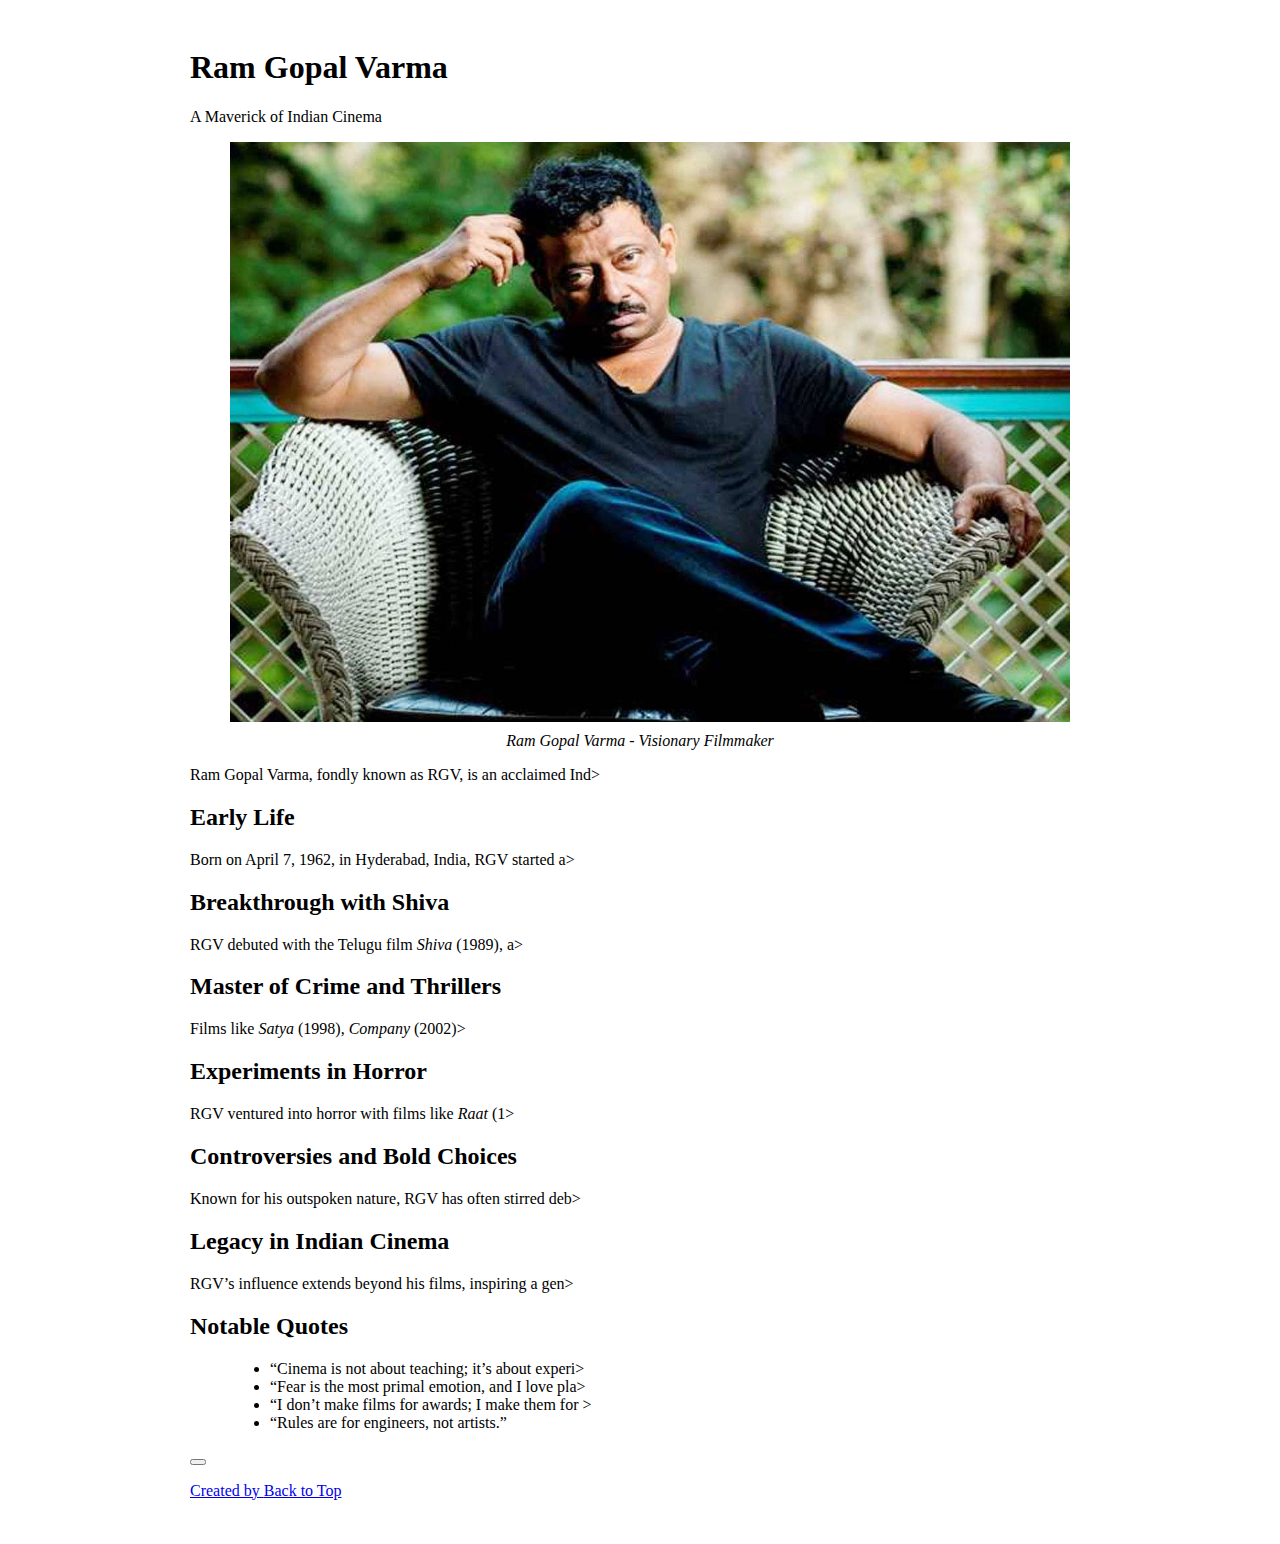
==== level-2/Task-1 Calculator/Task-2 Tribute Page/index.html @ 65f54805 "Update index.html" ====
<!DOCTYPE html>
<html lang="en">
<head>
    <meta charset="UTF-8">
    <meta name="viewport" content="width=device-width, initial-scale=1.0">
    <title>Tribute to Ram Gopal Varma</title>
    <style>
        /* General styling for the main container */
        .main-container {
            max-width: 900px;
            margin: 0 auto;
            padding: 20px;
        }

        /* Center the image */
        .image-box {
            text-align: center; /* Centers the image horizontally */
        }
        .profile-pic {
            display: block;
            margin: 0 auto; /* Ensures the image is centered */
            width: 840px;
            height: 580px;
        }
        figcaption {
            font-style: italic;
            margin-top: 10px;
        }

        /* Justify text in the bio-content section */
        .bio-content p, .career-highlights p {
            text-align: justify; /* Justifies the text to both left and righ>
        }

        /* Additional styling for readability */
        .title-bar {
            text-align: center;
            padding: 20px 0;
        }
        .career-highlights h2 {
            margin-top: 20px;
        }
        .info-link {
            text-align: center;
            margin: 20px 0;
        }
        .learn-more a {
            text-decoration: none;
            color: white;
            background-color: #007BFF;
            padding: 10px 20px;
            border-radius: 5px;
        }
        .page-footer {
            text-align: center;
            padding: 20px 0;
            border-top: 1px solid #ccc;
        }
    </style>
</head>
<body>
    <div class="main-container">
        <!-- Header Section -->
        <header class="title-bar" id="page-top">
            <h1>Ram Gopal Varma</h1>
            <p>A Maverick of Indian Cinema</p>
        </header>

        <!-- Image Section -->
        <section class="image-box">
            <figure>
                <img src="rgv.jpeg"
                     alt="Ram Gopal Varma"
                     width="640"
                     height="480"
                     class="profile-pic">
                <figcaption>Ram Gopal Varma - Visionary Filmmaker</figcaptio>
            </figure>
        </section>

        <!-- Biography Section -->
        <main class="bio-content">
            <article class="overview">
                <p>Ram Gopal Varma, fondly known as RGV, is an acclaimed Ind>
            </article>

            <section class="career-highlights">
                <h2>Early Life</h2>
                <p>Born on April 7, 1962, in Hyderabad, India, RGV started a>

                <h2>Breakthrough with Shiva</h2>
                <p>RGV debuted with the Telugu film <em>Shiva</em> (1989), a>

                <h2>Master of Crime and Thrillers</h2>
                <p>Films like <em>Satya</em> (1998), <em>Company</em> (2002)>

                <h2>Experiments in Horror</h2>
                <p>RGV ventured into horror with films like <em>Raat</em> (1>

                <h2>Controversies and Bold Choices</h2>
                <p>Known for his outspoken nature, RGV has often stirred deb>

                <h2>Legacy in Indian Cinema</h2>
                <p>RGV’s influence extends beyond his films, inspiring a gen>

                <h2>Notable Quotes</h2>
                <blockquote>
                    <ul>
                        <li>“Cinema is not about teaching; it’s about experi>
                        <li>“Fear is the most primal emotion, and I love pla>
                        <li>“I don’t make films for awards; I make them for >
                        <li>“Rules are for engineers, not artists.”</li>
                    </ul>
                </blockquote>
            </section>

            <!-- External Link -->
            <div class="info-link">
                <button class="learn-more">
                    <a href="https://en.wikipedia.org/wiki/Ram_Gopal_Varma" >
                </button>
            </div>
        </main>

        <!-- Footer Section -->
        <footer class="page-footer">
            <p>Created by <a href="https://www.linkedin.com/in/kambhampati-s>
               | <a href="#page-top" class="top-link">Back to Top</a></p>
        </footer>
    </div>
</body>
</html>
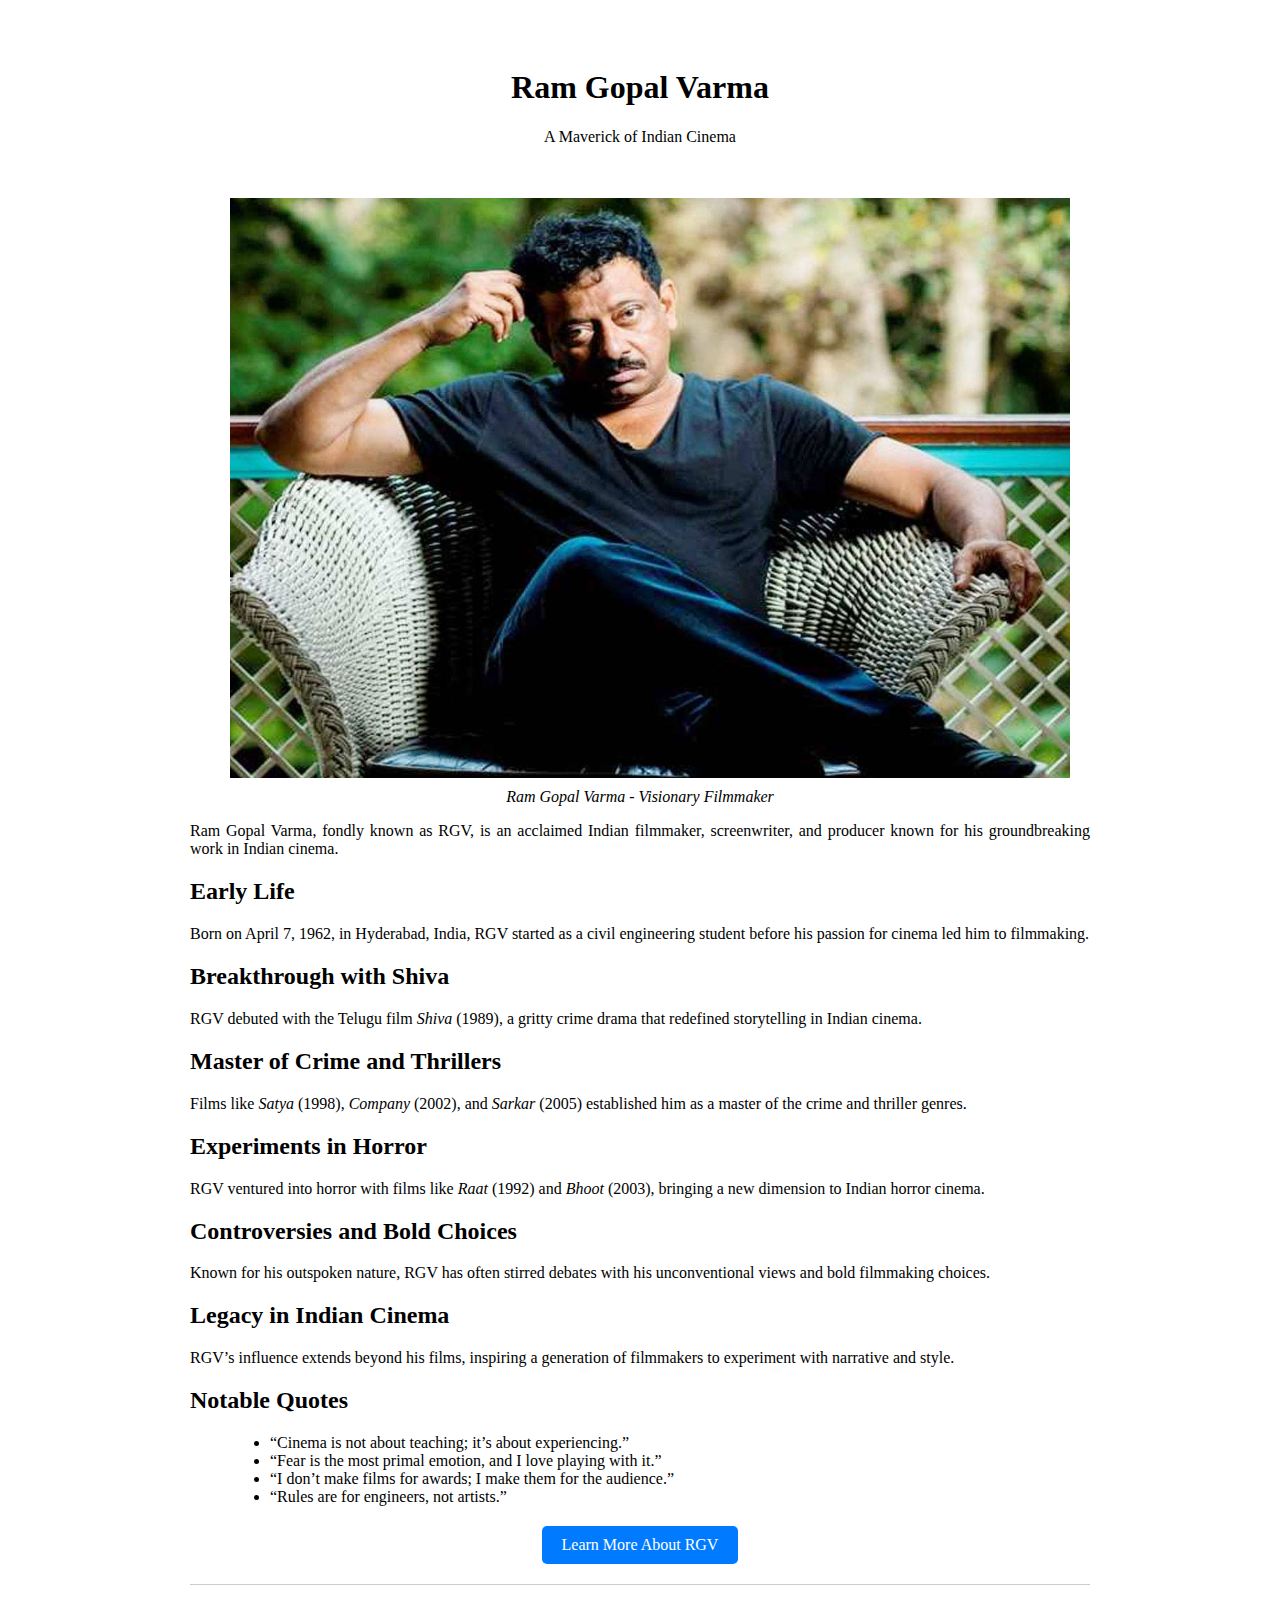
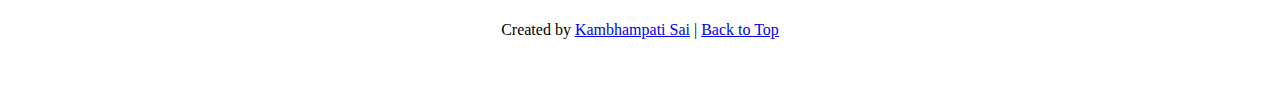
==== commit 6c70cc12: "Update index.html" ====
--- a/level-2/Task-1 Calculator/Task-2 Tribute Page/index.html
+++ b/level-2/Task-1 Calculator/Task-2 Tribute Page/index.html
@@ -29,7 +29,7 @@
 
         /* Justify text in the bio-content section */
         .bio-content p, .career-highlights p {
-            text-align: justify; /* Justifies the text to both left and righ>
+            text-align: justify; /* Justifies the text to both left and right */
         }
 
         /* Additional styling for readability */
@@ -50,6 +50,7 @@
             background-color: #007BFF;
             padding: 10px 20px;
             border-radius: 5px;
+            display: inline-block; /* Makes the link behave like a button */
         }
         .page-footer {
             text-align: center;
@@ -70,45 +71,42 @@
         <section class="image-box">
             <figure>
                 <img src="rgv.jpeg"
-                     alt="Ram Gopal Varma"
-                     width="640"
-                     height="480"
                      class="profile-pic">
-                <figcaption>Ram Gopal Varma - Visionary Filmmaker</figcaptio>
+                <figcaption>Ram Gopal Varma - Visionary Filmmaker</figcaption>
             </figure>
         </section>
 
         <!-- Biography Section -->
         <main class="bio-content">
             <article class="overview">
-                <p>Ram Gopal Varma, fondly known as RGV, is an acclaimed Ind>
+                <p>Ram Gopal Varma, fondly known as RGV, is an acclaimed Indian filmmaker, screenwriter, and producer known for his groundbreaking work in Indian cinema.</p>
             </article>
 
             <section class="career-highlights">
                 <h2>Early Life</h2>
-                <p>Born on April 7, 1962, in Hyderabad, India, RGV started a>
+                <p>Born on April 7, 1962, in Hyderabad, India, RGV started as a civil engineering student before his passion for cinema led him to filmmaking.</p>
 
                 <h2>Breakthrough with Shiva</h2>
-                <p>RGV debuted with the Telugu film <em>Shiva</em> (1989), a>
+                <p>RGV debuted with the Telugu film <em>Shiva</em> (1989), a gritty crime drama that redefined storytelling in Indian cinema.</p>
 
                 <h2>Master of Crime and Thrillers</h2>
-                <p>Films like <em>Satya</em> (1998), <em>Company</em> (2002)>
+                <p>Films like <em>Satya</em> (1998), <em>Company</em> (2002), and <em>Sarkar</em> (2005) established him as a master of the crime and thriller genres.</p>
 
                 <h2>Experiments in Horror</h2>
-                <p>RGV ventured into horror with films like <em>Raat</em> (1>
+                <p>RGV ventured into horror with films like <em>Raat</em> (1992) and <em>Bhoot</em> (2003), bringing a new dimension to Indian horror cinema.</p>
 
                 <h2>Controversies and Bold Choices</h2>
-                <p>Known for his outspoken nature, RGV has often stirred deb>
+                <p>Known for his outspoken nature, RGV has often stirred debates with his unconventional views and bold filmmaking choices.</p>
 
                 <h2>Legacy in Indian Cinema</h2>
-                <p>RGV’s influence extends beyond his films, inspiring a gen>
+                <p>RGV’s influence extends beyond his films, inspiring a generation of filmmakers to experiment with narrative and style.</p>
 
                 <h2>Notable Quotes</h2>
                 <blockquote>
                     <ul>
-                        <li>“Cinema is not about teaching; it’s about experi>
-                        <li>“Fear is the most primal emotion, and I love pla>
-                        <li>“I don’t make films for awards; I make them for >
+                        <li>“Cinema is not about teaching; it’s about experiencing.”</li>
+                        <li>“Fear is the most primal emotion, and I love playing with it.”</li>
+                        <li>“I don’t make films for awards; I make them for the audience.”</li>
                         <li>“Rules are for engineers, not artists.”</li>
                     </ul>
                 </blockquote>
@@ -116,15 +114,15 @@
 
             <!-- External Link -->
             <div class="info-link">
-                <button class="learn-more">
-                    <a href="https://en.wikipedia.org/wiki/Ram_Gopal_Varma" >
-                </button>
+                <div class="learn-more">
+                    <a href="https://en.wikipedia.org/wiki/Ram_Gopal_Varma">Learn More About RGV</a>
+                </div>
             </div>
         </main>
 
         <!-- Footer Section -->
         <footer class="page-footer">
-            <p>Created by <a href="https://www.linkedin.com/in/kambhampati-s>
+            <p>Created by <a href="https://www.linkedin.com/in/kambhampati-sai">Kambhampati Sai</a>
                | <a href="#page-top" class="top-link">Back to Top</a></p>
         </footer>
     </div>
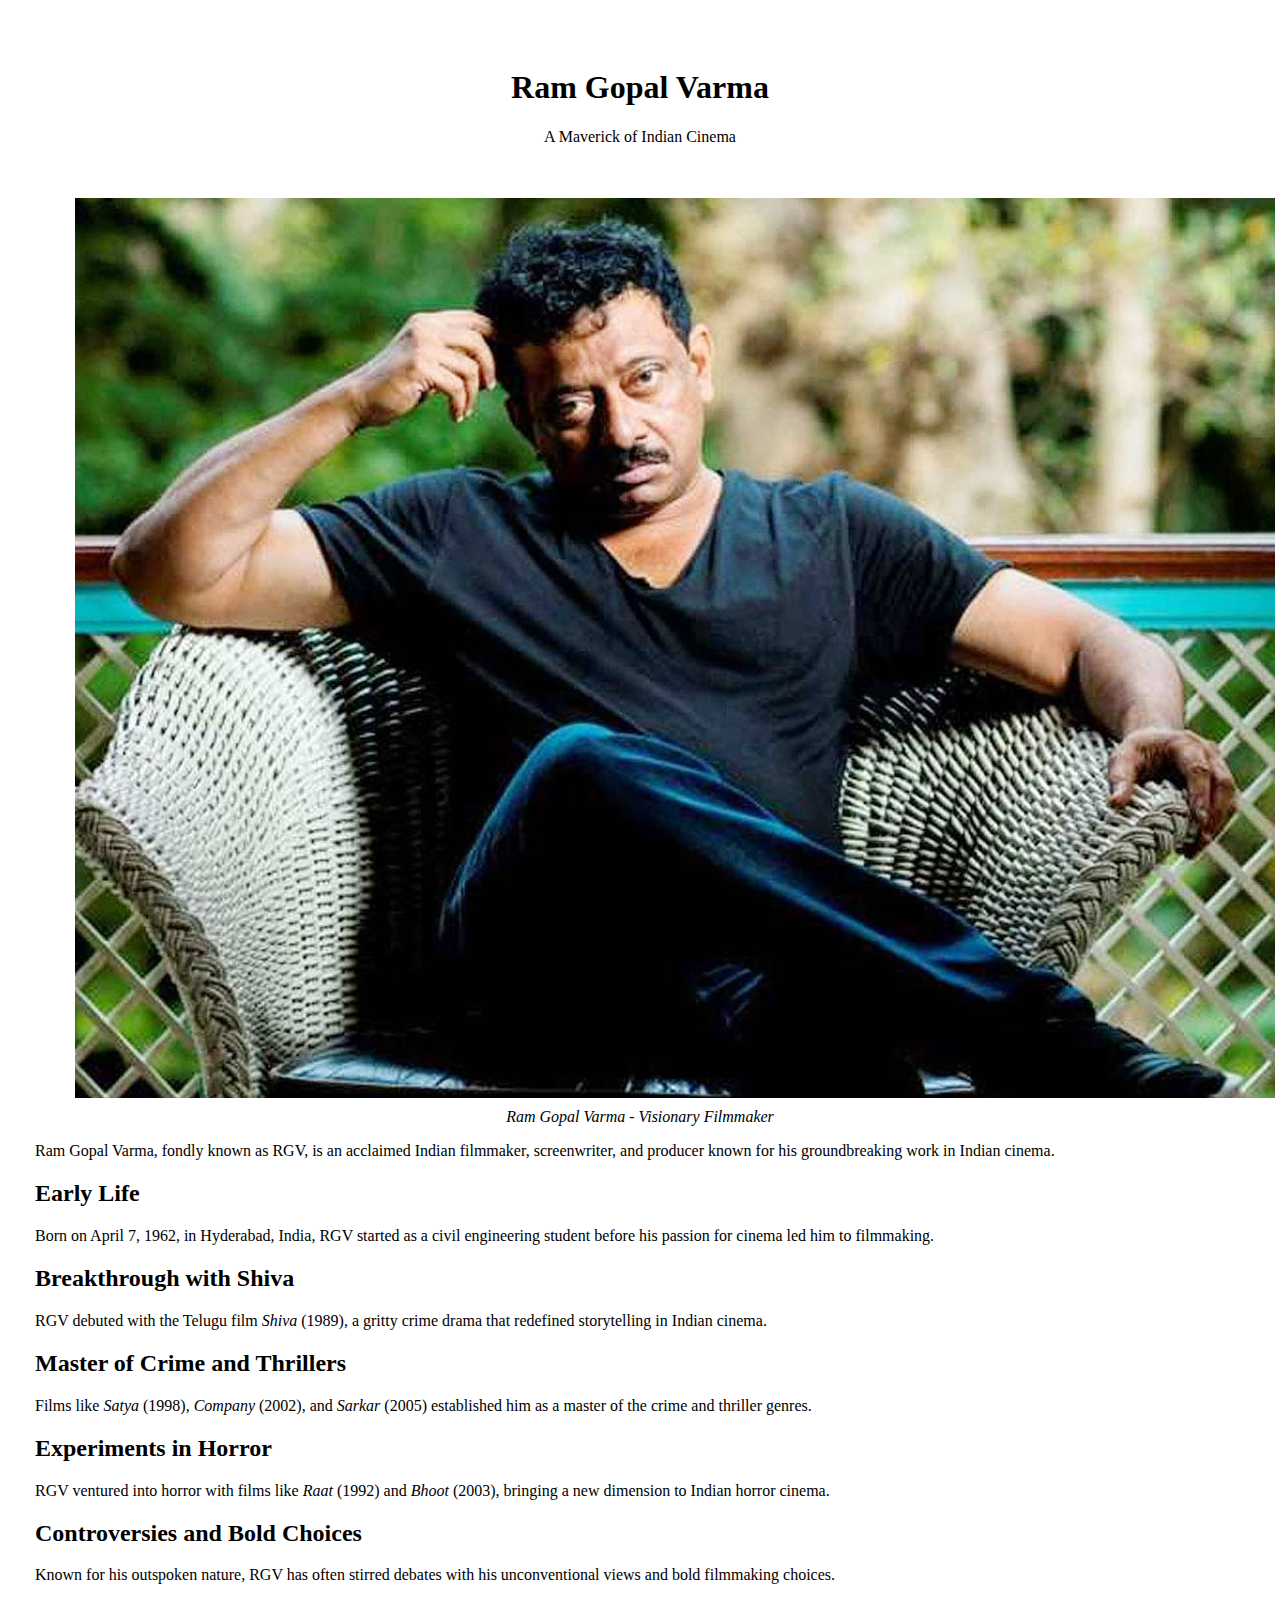
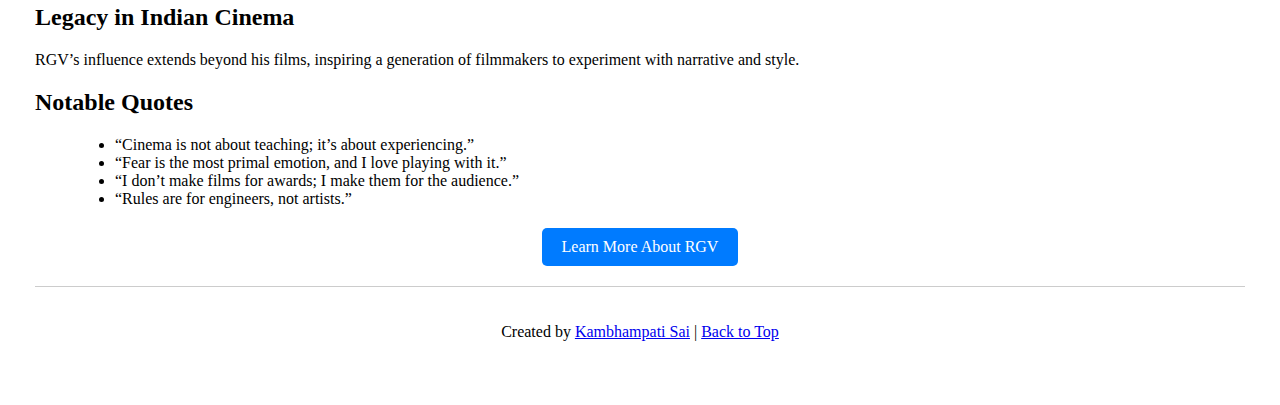
==== commit 5808dc9a: "Update index.html" ====
--- a/level-2/Task-1 Calculator/Task-2 Tribute Page/index.html
+++ b/level-2/Task-1 Calculator/Task-2 Tribute Page/index.html
@@ -7,7 +7,7 @@
     <style>
         /* General styling for the main container */
         .main-container {
-            max-width: 900px;
+            max-width: 1210px;
             margin: 0 auto;
             padding: 20px;
         }
@@ -19,8 +19,8 @@
         .profile-pic {
             display: block;
             margin: 0 auto; /* Ensures the image is centered */
-            width: 840px;
-            height: 580px;
+            width: 1200px;
+            height: 900px;
         }
         figcaption {
             font-style: italic;
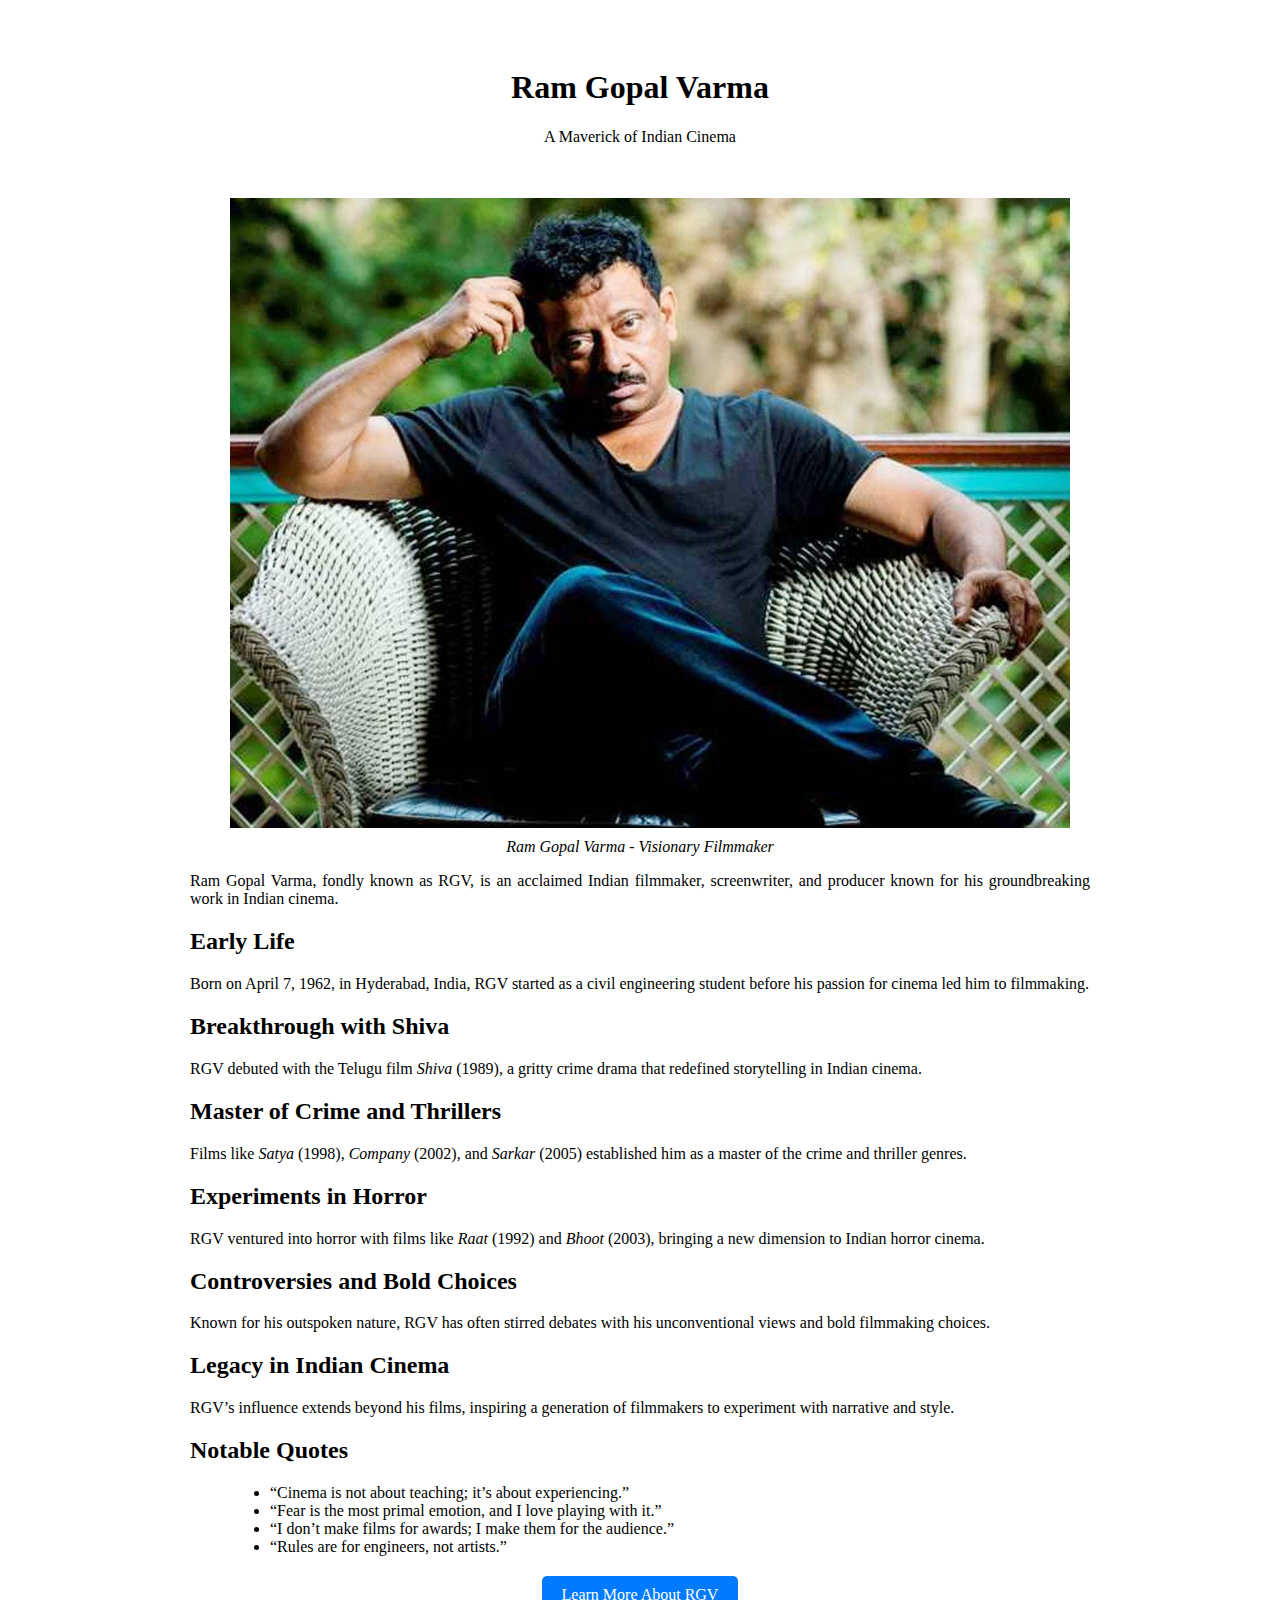
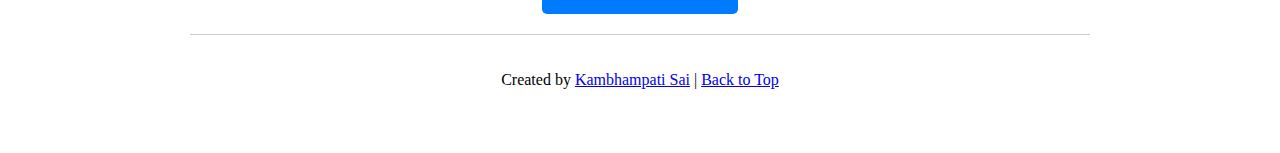
==== commit 1649b285: "Update index.html" ====
--- a/level-2/Task-1 Calculator/Task-2 Tribute Page/index.html
+++ b/level-2/Task-1 Calculator/Task-2 Tribute Page/index.html
@@ -7,7 +7,7 @@
     <style>
         /* General styling for the main container */
         .main-container {
-            max-width: 1210px;
+            max-width: 900px;
             margin: 0 auto;
             padding: 20px;
         }
@@ -19,8 +19,8 @@
         .profile-pic {
             display: block;
             margin: 0 auto; /* Ensures the image is centered */
-            width: 1200px;
-            height: 900px;
+            width: 840px;
+            height: 630px;
         }
         figcaption {
             font-style: italic;
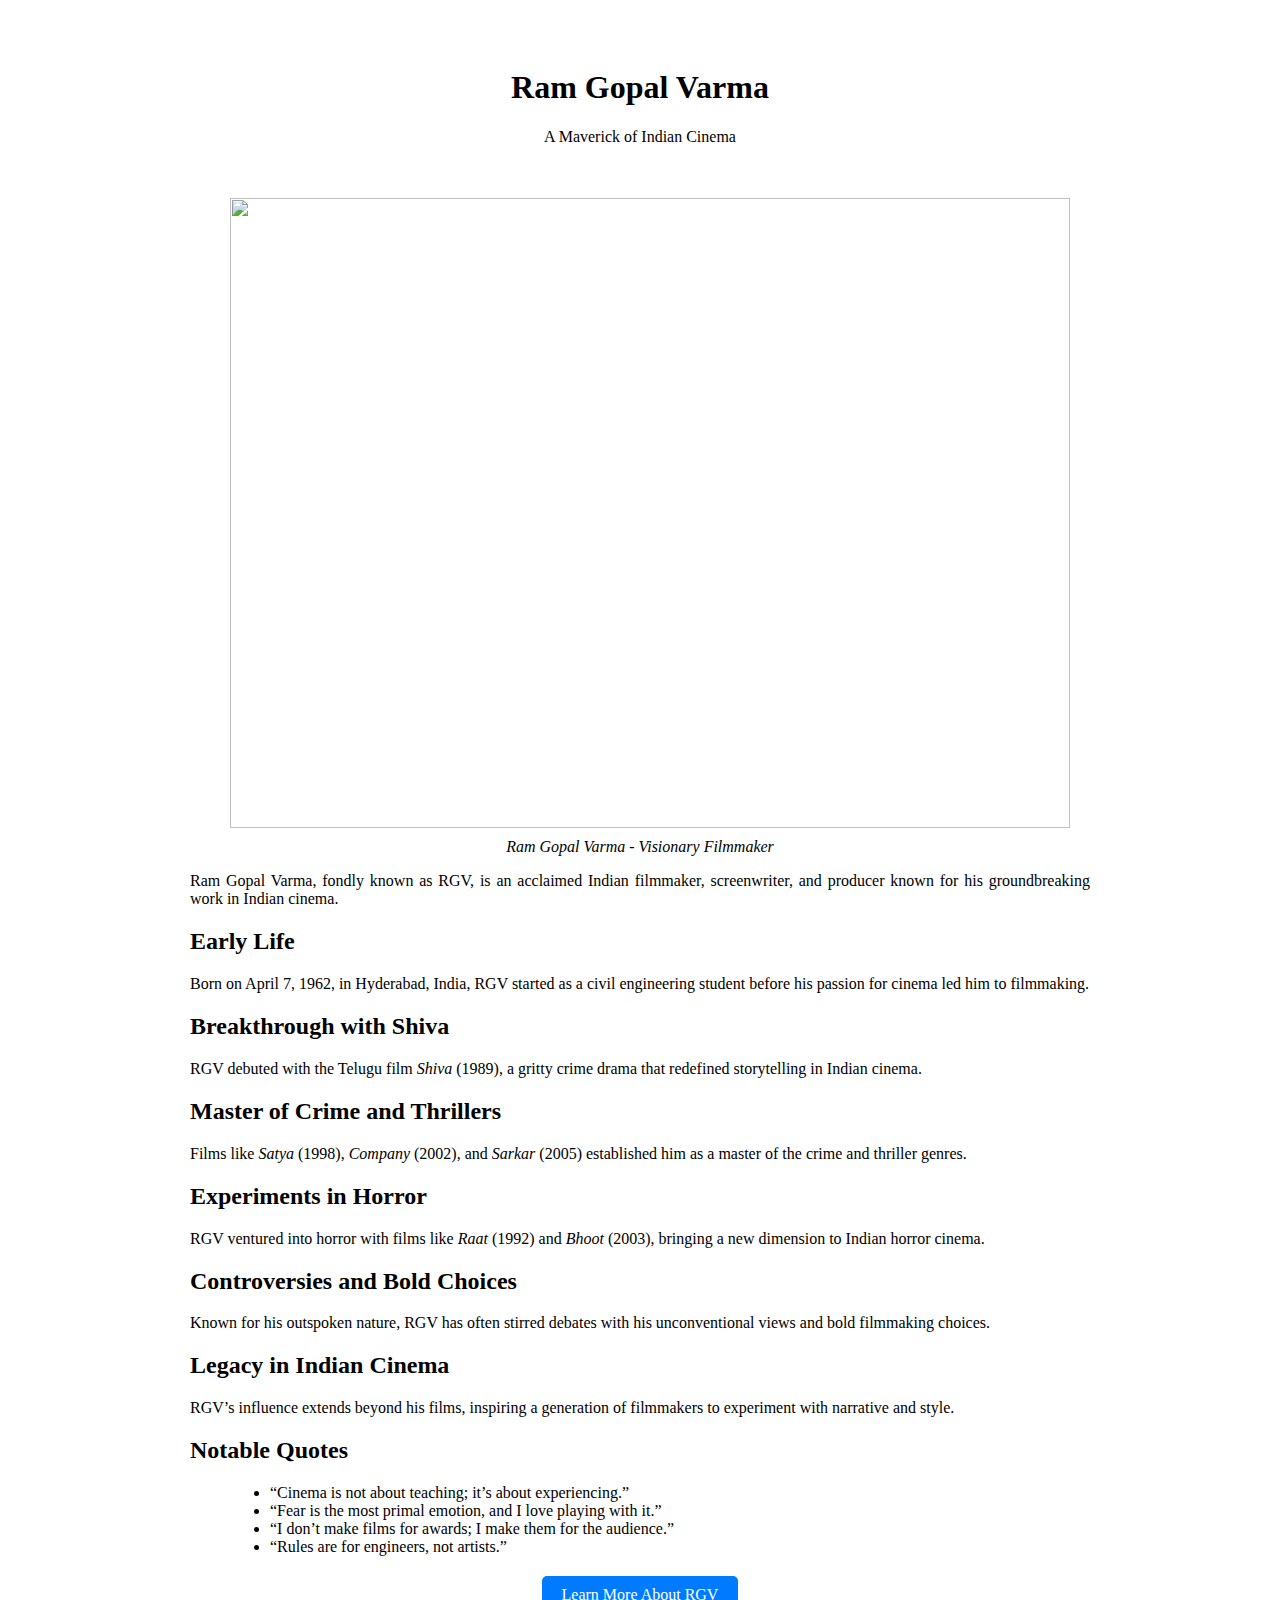
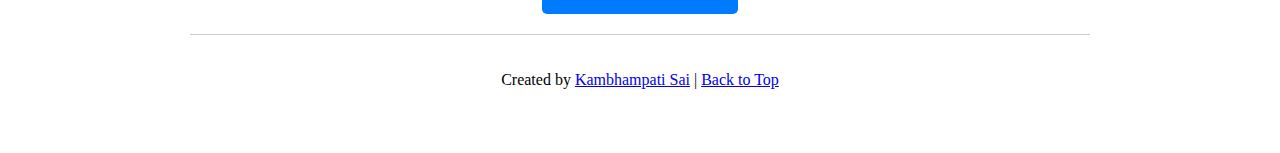
==== commit 7652fd3f: "Update index.html" ====
--- a/level-2/Task-1 Calculator/Task-2 Tribute Page/index.html
+++ b/level-2/Task-1 Calculator/Task-2 Tribute Page/index.html
@@ -70,7 +70,7 @@
         <!-- Image Section -->
         <section class="image-box">
             <figure>
-                <img src="rgv.jpeg"
+                <img src="rgv1.JPG"
                      class="profile-pic">
                 <figcaption>Ram Gopal Varma - Visionary Filmmaker</figcaption>
             </figure>
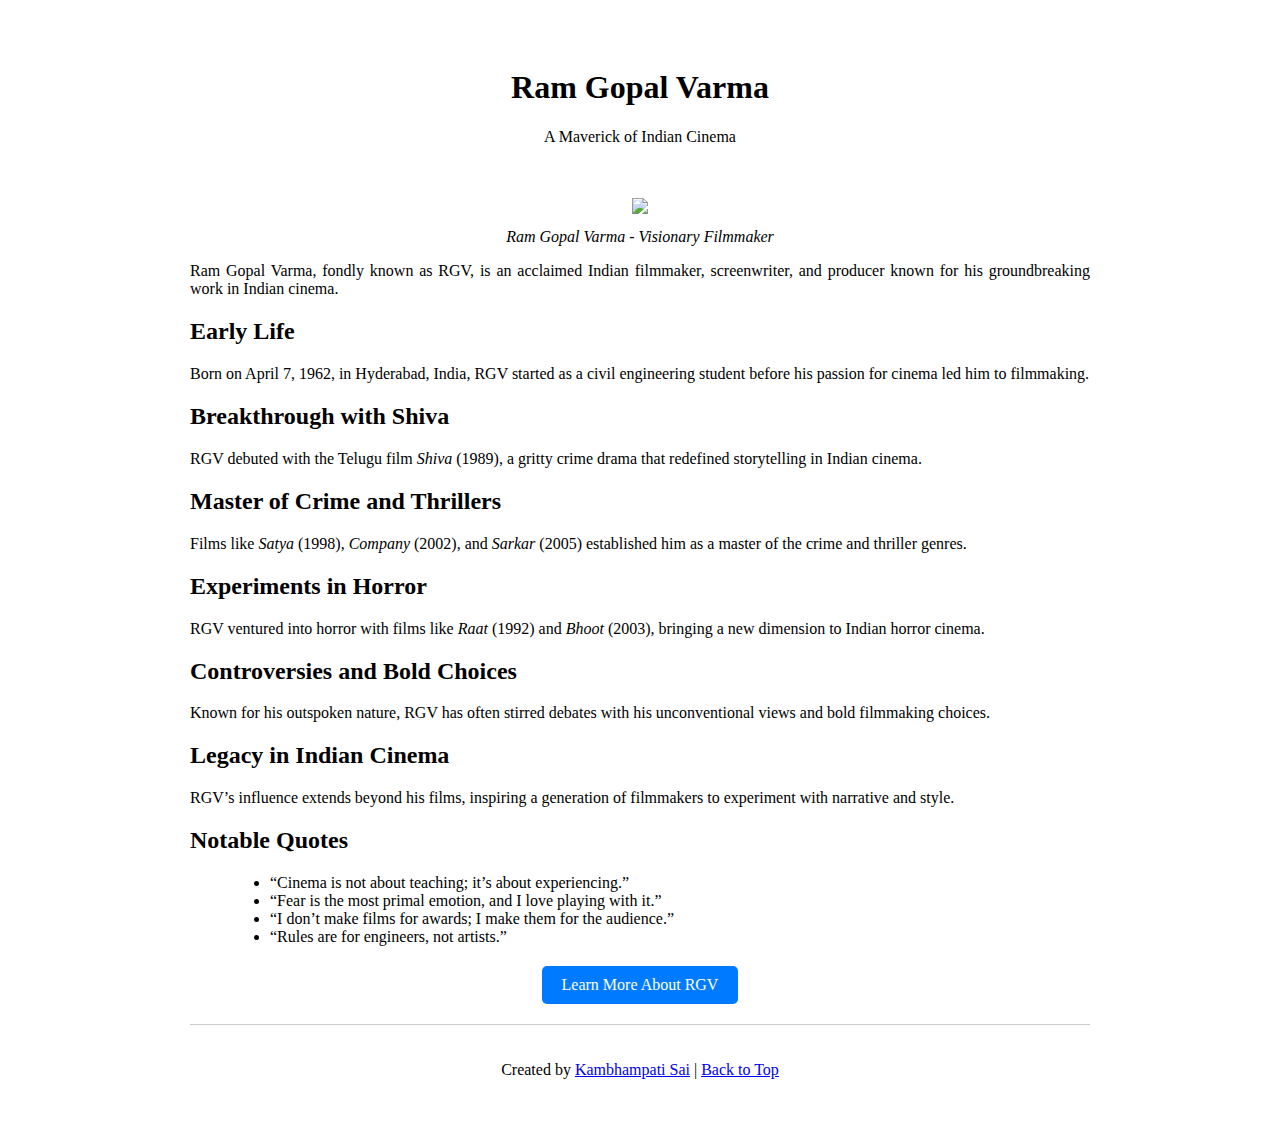
==== commit 968a301e: "Update index.html" ====
--- a/level-2/Task-1 Calculator/Task-2 Tribute Page/index.html
+++ b/level-2/Task-1 Calculator/Task-2 Tribute Page/index.html
@@ -70,7 +70,7 @@
         <!-- Image Section -->
         <section class="image-box">
             <figure>
-                <img src="rgv1.JPG"
+               <img src="[data-uri]
                      class="profile-pic">
                 <figcaption>Ram Gopal Varma - Visionary Filmmaker</figcaption>
             </figure>
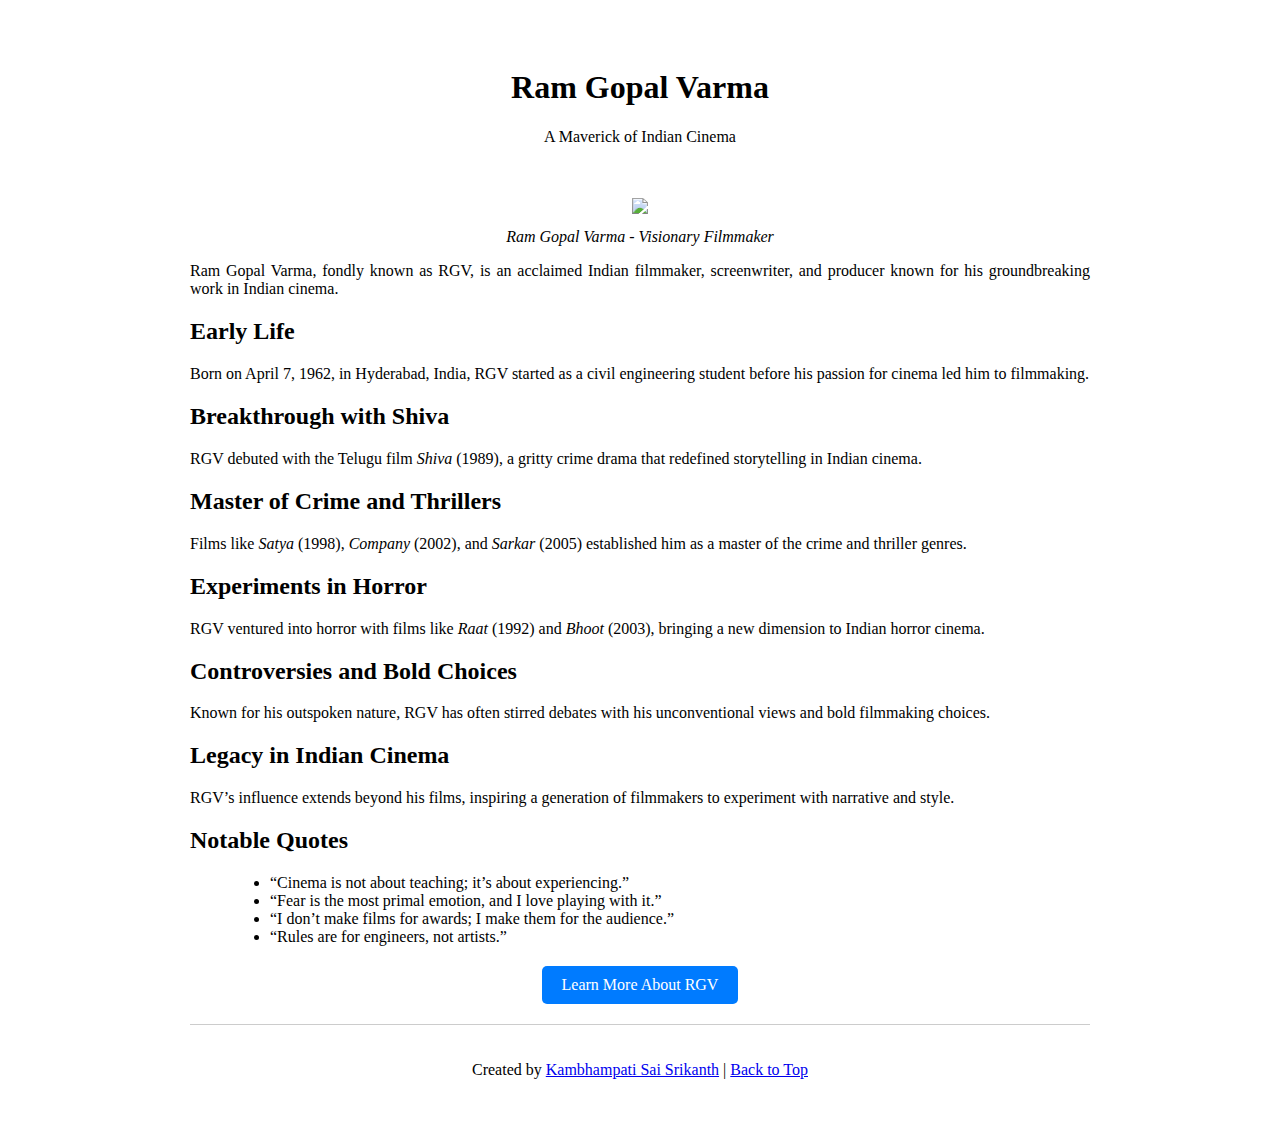
==== commit 1760d116: "Update index.html" ====
--- a/level-2/Task-1 Calculator/Task-2 Tribute Page/index.html
+++ b/level-2/Task-1 Calculator/Task-2 Tribute Page/index.html
@@ -122,7 +122,7 @@
 
         <!-- Footer Section -->
         <footer class="page-footer">
-            <p>Created by <a href="https://www.linkedin.com/in/kambhampati-sai">Kambhampati Sai</a>
+            <p>Created by <a href="https://www.linkedin.com/in/kambhampati-sai-srikanth-48326a291/">Kambhampati Sai Srikanth</a>
                | <a href="#page-top" class="top-link">Back to Top</a></p>
         </footer>
     </div>
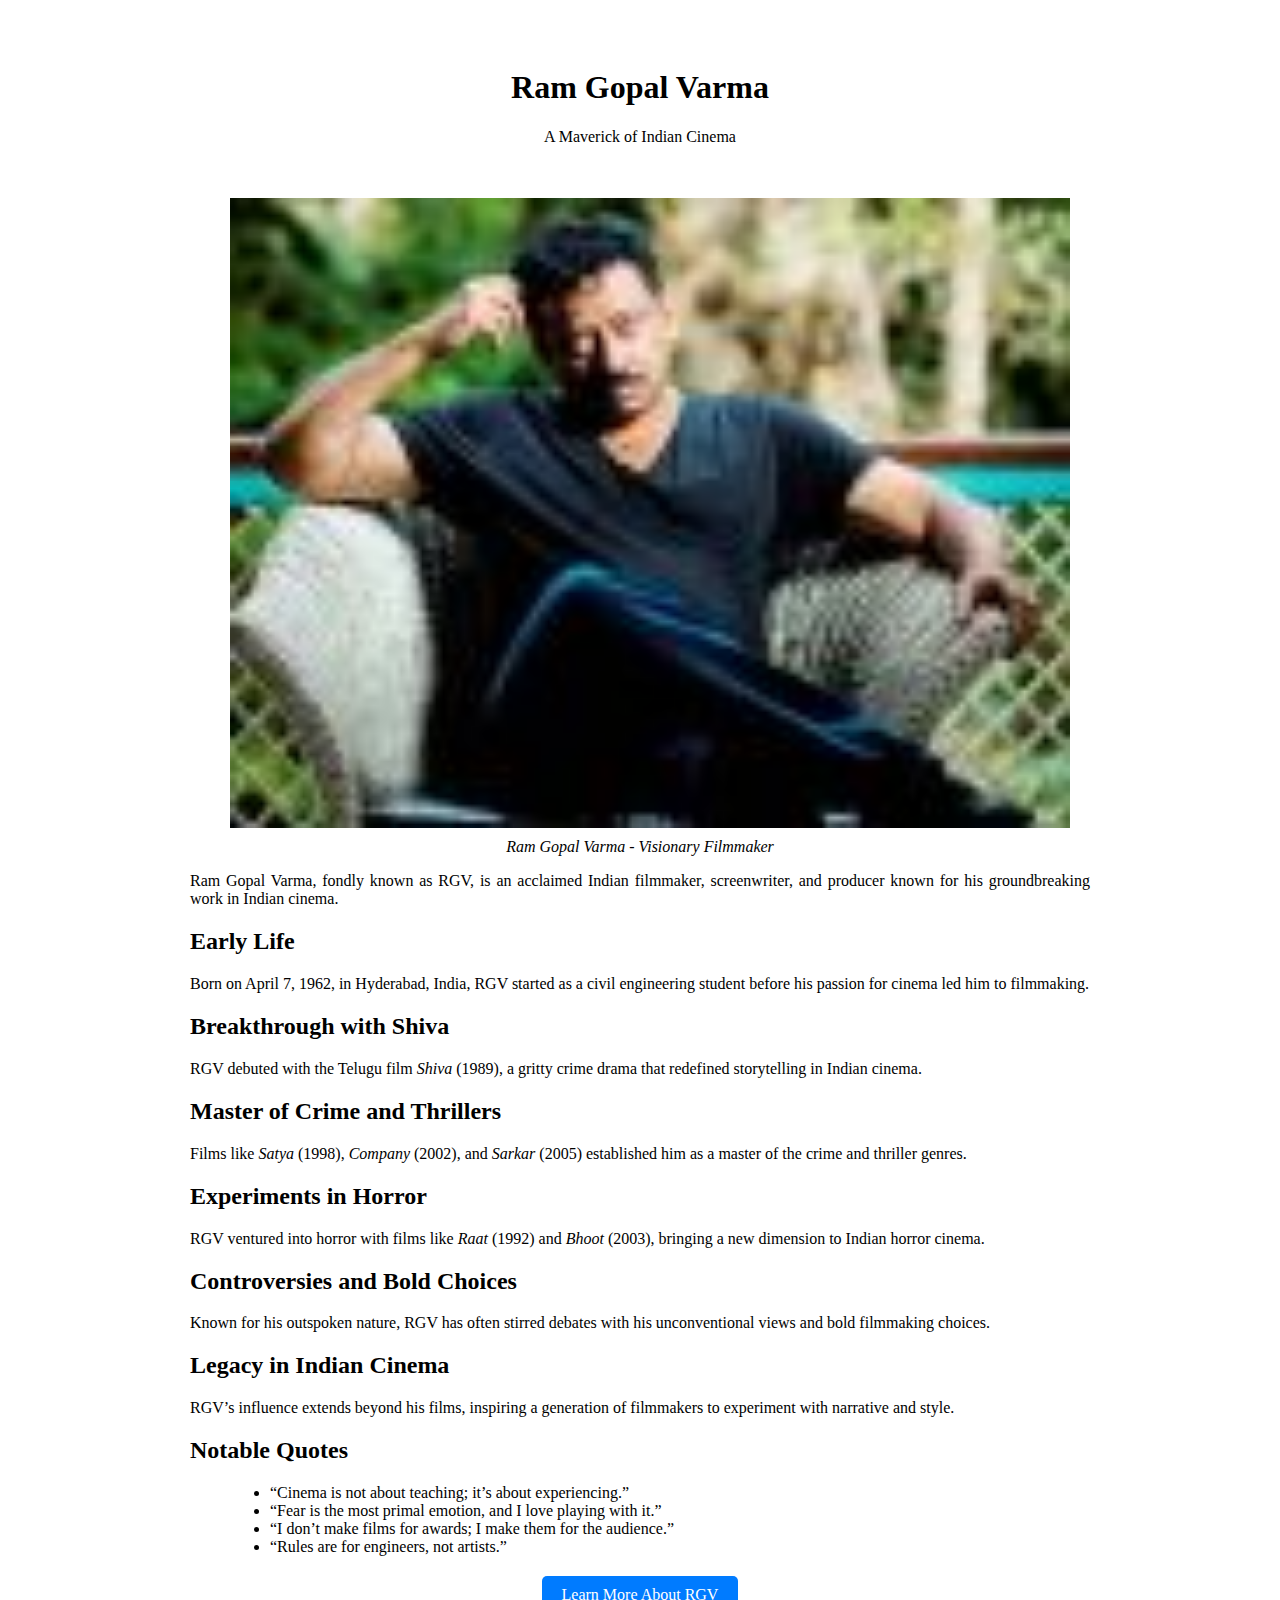
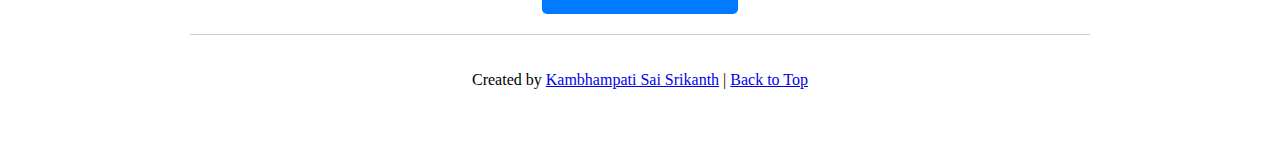
==== commit ebfb6eb8: "Update index.html" ====
--- a/level-2/Task-1 Calculator/Task-2 Tribute Page/index.html
+++ b/level-2/Task-1 Calculator/Task-2 Tribute Page/index.html
@@ -70,7 +70,7 @@
         <!-- Image Section -->
         <section class="image-box">
             <figure>
-               <img src="[data-uri]
+               <img src="rgv1.jpg"
                      class="profile-pic">
                 <figcaption>Ram Gopal Varma - Visionary Filmmaker</figcaption>
             </figure>
